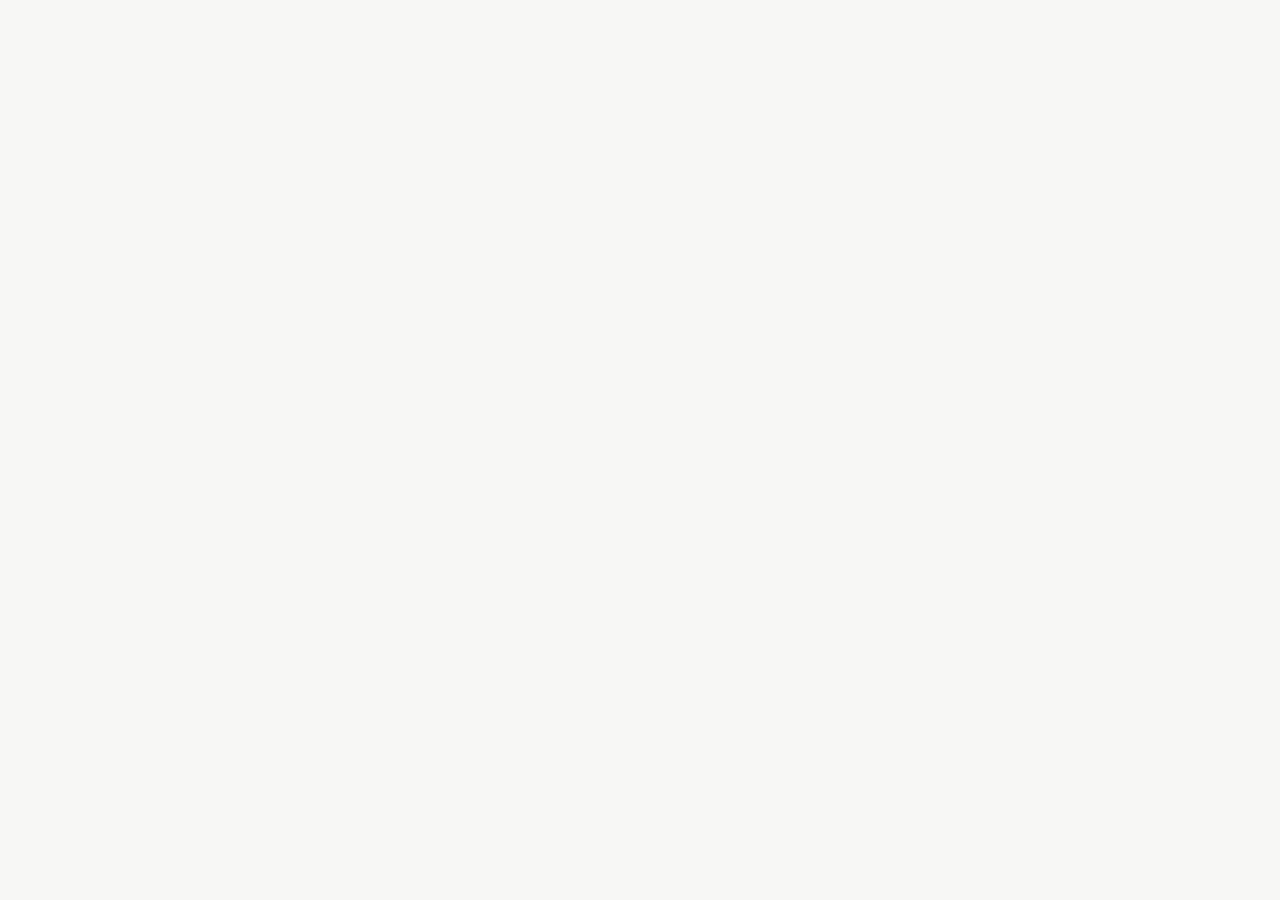
==== shigacha/index.html @ 843e919b "Create index.html" ====
<!DOCTYPE html>
<html lang="ja">
<head>
<meta charset="utf-8">
<meta name="viewport" content="width=device-width, initial-scale=1">
<title>M110 印刷テスト</title>
<style>
  :root {
    --bg: #f7f7f5; --fg: #1a1a1a; --sub: #666; --line: #d4d4d0;
    --btn: #2b2b2b; --btn-fg: #fff; --ok: #1f7a3a; --ng: #b3261e; --paper: #fff;
    color-scheme: light;
  }
  @media (prefers-color-scheme: dark) {
    :root {
      --bg: #161616; --fg: #ececec; --sub: #9a9a9a; --line: #3a3a3a;
      --btn: #ececec; --btn-fg: #161616; --ok: #5cc27d; --ng: #ff8a80; --paper: #fff;
      color-scheme: dark;
    }
  }
  * { box-sizing: border-box; }
  body { margin: 0; background: var(--bg); color: var(--fg);
    font-family: -apple-system, "Hiragino Sans", sans-serif; font-size: 16px; line-height: 1.6; }
  main { max-width: 520px; margin: 0 auto; padding: 20px 16px 48px; }
  h1 { font-size: 20px; margin: 0 0 4px; }
  p.lead { color: var(--sub); margin: 0 0 20px; font-size: 14px; }
  label { display: block; font-size: 14px; color: var(--sub); margin: 14px 0 4px; }
  textarea, input, select { width: 100%; font: inherit; color: var(--fg); background: transparent;
    border: 1px solid var(--line);​​​​​​​​​​​​​​​​
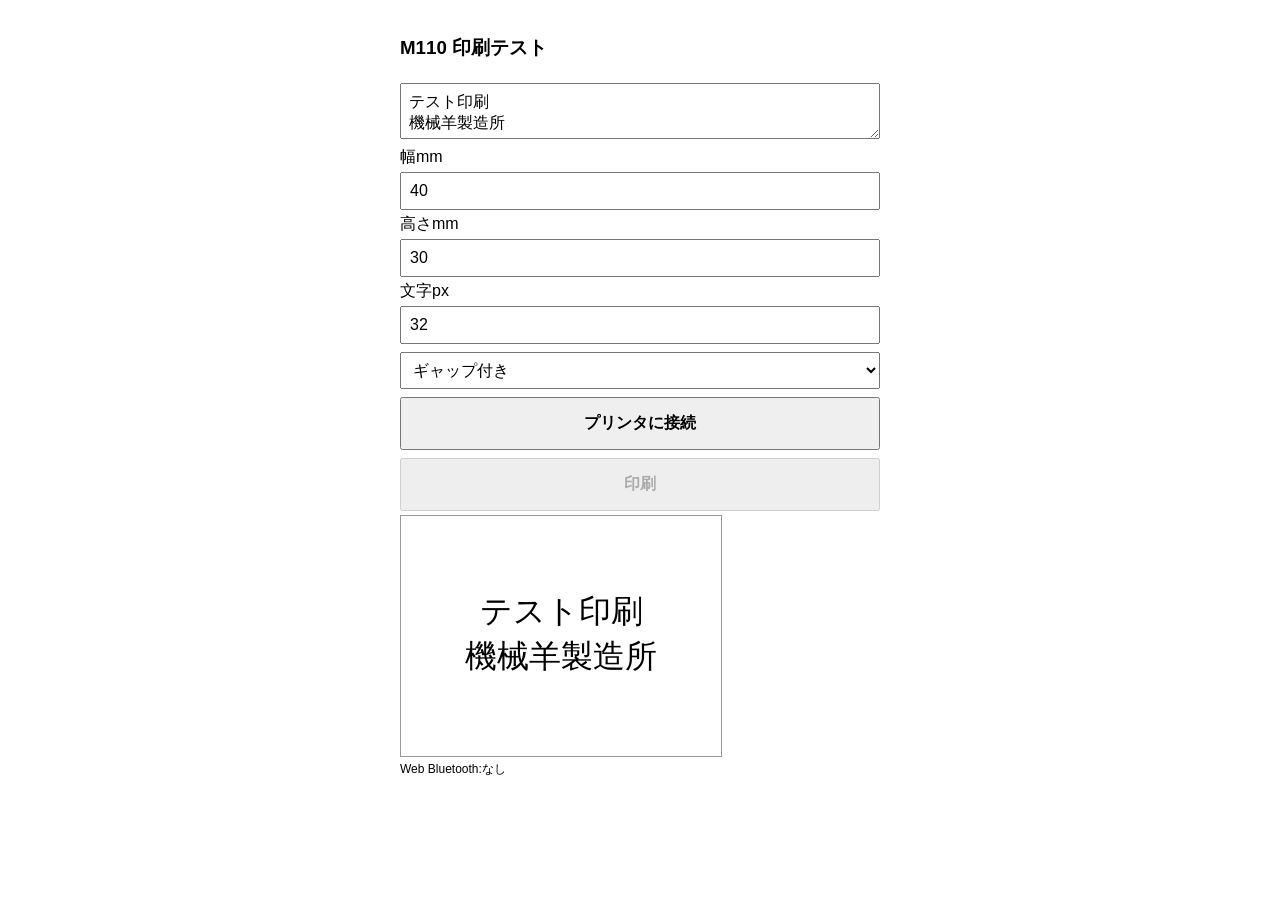
==== commit 4e626ca9: "Update index.html" ====
--- a/shigacha/index.html
+++ b/shigacha/index.html
@@ -1,28 +1,45 @@
-<!DOCTYPE html>
-<html lang="ja">
-<head>
-<meta charset="utf-8">
-<meta name="viewport" content="width=device-width, initial-scale=1">
-<title>M110 印刷テスト</title>
-<style>
-  :root {
-    --bg: #f7f7f5; --fg: #1a1a1a; --sub: #666; --line: #d4d4d0;
-    --btn: #2b2b2b; --btn-fg: #fff; --ok: #1f7a3a; --ng: #b3261e; --paper: #fff;
-    color-scheme: light;
-  }
-  @media (prefers-color-scheme: dark) {
-    :root {
-      --bg: #161616; --fg: #ececec; --sub: #9a9a9a; --line: #3a3a3a;
-      --btn: #ececec; --btn-fg: #161616; --ok: #5cc27d; --ng: #ff8a80; --paper: #fff;
-      color-scheme: dark;
-    }
-  }
-  * { box-sizing: border-box; }
-  body { margin: 0; background: var(--bg); color: var(--fg);
-    font-family: -apple-system, "Hiragino Sans", sans-serif; font-size: 16px; line-height: 1.6; }
-  main { max-width: 520px; margin: 0 auto; padding: 20px 16px 48px; }
-  h1 { font-size: 20px; margin: 0 0 4px; }
-  p.lead { color: var(--sub); margin: 0 0 20px; font-size: 14px; }
-  label { display: block; font-size: 14px; color: var(--sub); margin: 14px 0 4px; }
-  textarea, input, select { width: 100%; font: inherit; color: var(--fg); background: transparent;
-    border: 1px solid var(--line);​​​​​​​​​​​​​​​​
+<!DOCTYPE html><html lang="ja"><head><meta charset="utf-8">
+<meta name="viewport" content="width=device-width,initial-scale=1">
+<title>詩ガチャ テスト</title>
+<style>body{font-family:sans-serif;max-width:480px;margin:auto;padding:16px}
+textarea,input,select,button{width:100%;font-size:16px;margin:4px 0;padding:8px;box-sizing:border-box}
+button{padding:14px;font-weight:bold}#log{font-size:12px;white-space:pre-wrap}canvas{border:1px solid #999;max-width:100%}</style></head><body>
+<h3>M110 印刷テスト</h3>
+<textarea id="t">テスト印刷
+機械羊製造所</textarea>
+幅mm<input id="w" type="number" value="40">高さmm<input id="h" type="number" value="30">
+文字px<input id="s" type="number" value="32">
+<select id="m"><option value="10">ギャップ付き</option><option value="11">連続紙</option><option value="38">黒マーク</option></select>
+<button id="c">プリンタに接続</button><button id="p" disabled>印刷</button>
+<canvas id="v"></canvas><div id="log"></div>
+<script>
+const U=['0000ff00-0000-1000-8000-00805f9b34fb','0000ffe0-0000-1000-8000-00805f9b34fb','0000ae30-0000-1000-8000-00805f9b34fb','49535343-fe7d-4ae5-8fa9-9fafd205e455'];
+const $=i=>document.getElementById(i),Z=ms=>new Promise(r=>setTimeout(r,ms));
+let D,C;const L=x=>$('log').textContent+=x+'\n';
+const px=mm=>Math.ceil(Math.round(mm*8)/8)*8;
+function R(){const v=$('v'),g=v.getContext('2d'),W=Math.min(px(+$('w').value||40),384),
+hm=+$('h').value||0,ct=$('m').value=='11'||hm<=0,S=+$('s').value||32,lh=Math.round(S*1.4),F=S+'px serif';
+g.font=F;const ls=[];for(const r of $('t').value.split('\n')){let l='';
+for(const ch of r){if(g.measureText(l+ch).width>W-16&&l){ls.push(l);l=ch}else l+=ch}ls.push(l)}
+const th=ls.length*lh,H=ct?Math.ceil((th+16)/8)*8:px(hm);v.width=W;v.height=H;
+g.fillStyle='#fff';g.fillRect(0,0,W,H);g.fillStyle='#000';g.font=F;g.textAlign='center';g.textBaseline='middle';
+const tp=ct?8:Math.max(8,(H-th)/2);ls.forEach((l,i)=>g.fillText(l,W/2,tp+lh*i+lh/2));return[W,H]}
+function B(W,H){const d=$('v').getContext('2d').getImageData(0,0,W,H).data,wb=W/8,o=new Uint8Array(wb*H);
+for(let y=0;y<H;y++)for(let x=0;x<W;x++){const i=(y*W+x)*4;
+if(d[i]*.299+d[i+1]*.587+d[i+2]*.114<128)o[y*wb+(x>>3)]|=0x80>>(x&7)}return[o,wb]}
+async function w(b){b=new Uint8Array(b);
+if(C.properties.writeWithoutResponse&&C.writeValueWithoutResponse)await C.writeValueWithoutResponse(b);else await C.writeValue(b)}
+$('c').onclick=async()=>{if(!navigator.bluetooth){L('Web Bluetoothなし。Bluefyで開く');return}
+try{D=await navigator.bluetooth.requestDevice({acceptAllDevices:true,optionalServices:U});L('選択:'+(D.name||'?'));
+const sv=await D.gatt.connect();L('接続OK');
+try{C=await(await sv.getPrimaryService(U[0])).getCharacteristic('0000ff02-0000-1000-8000-00805f9b34fb')}
+catch(e){L('ff02なし:'+e.message);for(const u of U){try{for(const c of await(await sv.getPrimaryService(u)).getCharacteristics()){
+L(u.slice(4,8)+' '+c.uuid);if(!C&&(c.properties.write||c.properties.writeWithoutResponse))C=c}}catch(e){}}}
+if(!C)throw Error('書込先なし');$('p').disabled=false;L('準備OK')}catch(e){L('接続エラー:'+e.message)}};
+$('p').onclick=async()=>{try{const[W,H]=R(),[r,wb]=B(W,H);L('印刷 '+W+'x'+H);
+await w([27,78,13,5]);await Z(30);await w([27,78,4,15]);await Z(30);await w([31,17,+$('m').value]);await Z(30);
+await w([29,118,48,0,wb&255,wb>>8,H&255,H>>8]);
+for(let i=0;i<r.length;i+=128){await w(r.subarray(i,i+128));await Z(20)}
+await Z(300);await w([31,240,5,0,31,240,3,0]);L('送信完了')}catch(e){L('印刷エラー:'+e.message)}};
+['t','w','h','s','m'].forEach(i=>$(i).oninput=R);R();L('Web Bluetooth:'+(navigator.bluetooth?'あり':'なし'));
+</script></body></html>
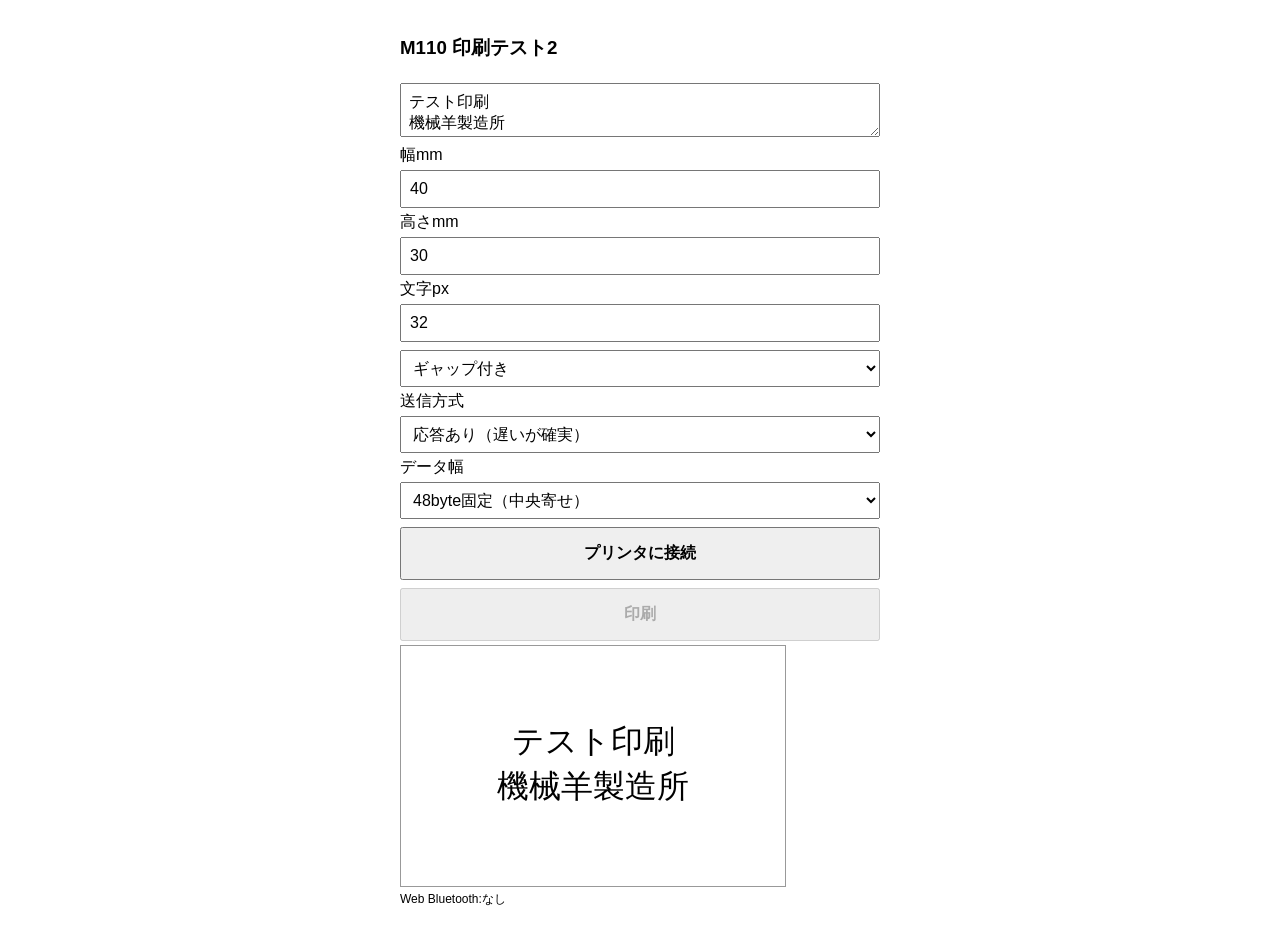
==== commit e3180d1e: "Update index.html" ====
--- a/shigacha/index.html
+++ b/shigacha/index.html
@@ -4,12 +4,14 @@
 <style>body{font-family:sans-serif;max-width:480px;margin:auto;padding:16px}
 textarea,input,select,button{width:100%;font-size:16px;margin:4px 0;padding:8px;box-sizing:border-box}
 button{padding:14px;font-weight:bold}#log{font-size:12px;white-space:pre-wrap}canvas{border:1px solid #999;max-width:100%}</style></head><body>
-<h3>M110 印刷テスト</h3>
+<h3>M110 印刷テスト2</h3>
 <textarea id="t">テスト印刷
 機械羊製造所</textarea>
 幅mm<input id="w" type="number" value="40">高さmm<input id="h" type="number" value="30">
 文字px<input id="s" type="number" value="32">
 <select id="m"><option value="10">ギャップ付き</option><option value="11">連続紙</option><option value="38">黒マーク</option></select>
+送信方式<select id="k"><option value="r">応答あり（遅いが確実）</option><option value="n">応答なし（速い）</option></select>
+データ幅<select id="f"><option value="1">48byte固定（中央寄せ）</option><option value="0">ラベル幅に合わせる</option></select>
 <button id="c">プリンタに接続</button><button id="p" disabled>印刷</button>
 <canvas id="v"></canvas><div id="log"></div>
 <script>
@@ -17,10 +19,10 @@
 const $=i=>document.getElementById(i),Z=ms=>new Promise(r=>setTimeout(r,ms));
 let D,C;const L=x=>$('log').textContent+=x+'\n';
 const px=mm=>Math.ceil(Math.round(mm*8)/8)*8;
-function R(){const v=$('v'),g=v.getContext('2d'),W=Math.min(px(+$('w').value||40),384),
+function R(){const v=$('v'),g=v.getContext('2d'),lw=Math.min(px(+$('w').value||40),384),W=$('f').value=='1'?384:lw,
 hm=+$('h').value||0,ct=$('m').value=='11'||hm<=0,S=+$('s').value||32,lh=Math.round(S*1.4),F=S+'px serif';
 g.font=F;const ls=[];for(const r of $('t').value.split('\n')){let l='';
-for(const ch of r){if(g.measureText(l+ch).width>W-16&&l){ls.push(l);l=ch}else l+=ch}ls.push(l)}
+for(const ch of r){if(g.measureText(l+ch).width>lw-16&&l){ls.push(l);l=ch}else l+=ch}ls.push(l)}
 const th=ls.length*lh,H=ct?Math.ceil((th+16)/8)*8:px(hm);v.width=W;v.height=H;
 g.fillStyle='#fff';g.fillRect(0,0,W,H);g.fillStyle='#000';g.font=F;g.textAlign='center';g.textBaseline='middle';
 const tp=ct?8:Math.max(8,(H-th)/2);ls.forEach((l,i)=>g.fillText(l,W/2,tp+lh*i+lh/2));return[W,H]}
@@ -28,18 +30,23 @@
 for(let y=0;y<H;y++)for(let x=0;x<W;x++){const i=(y*W+x)*4;
 if(d[i]*.299+d[i+1]*.587+d[i+2]*.114<128)o[y*wb+(x>>3)]|=0x80>>(x&7)}return[o,wb]}
 async function w(b){b=new Uint8Array(b);
-if(C.properties.writeWithoutResponse&&C.writeValueWithoutResponse)await C.writeValueWithoutResponse(b);else await C.writeValue(b)}
+if($('k').value=='n'&&C.properties.writeWithoutResponse&&C.writeValueWithoutResponse)await C.writeValueWithoutResponse(b);
+else await C.writeValue(b)}
+const hx=dv=>Array.from(new Uint8Array(dv.buffer)).map(x=>x.toString(16).padStart(2,'0')).join(' ');
 $('c').onclick=async()=>{if(!navigator.bluetooth){L('Web Bluetoothなし。Bluefyで開く');return}
 try{D=await navigator.bluetooth.requestDevice({acceptAllDevices:true,optionalServices:U});L('選択:'+(D.name||'?'));
-const sv=await D.gatt.connect();L('接続OK');
-try{C=await(await sv.getPrimaryService(U[0])).getCharacteristic('0000ff02-0000-1000-8000-00805f9b34fb')}
-catch(e){L('ff02なし:'+e.message);for(const u of U){try{for(const c of await(await sv.getPrimaryService(u)).getCharacteristics()){
-L(u.slice(4,8)+' '+c.uuid);if(!C&&(c.properties.write||c.properties.writeWithoutResponse))C=c}}catch(e){}}}
-if(!C)throw Error('書込先なし');$('p').disabled=false;L('準備OK')}catch(e){L('接続エラー:'+e.message)}};
-$('p').onclick=async()=>{try{const[W,H]=R(),[r,wb]=B(W,H);L('印刷 '+W+'x'+H);
+const sv=await D.gatt.connect();L('接続OK');const s0=await sv.getPrimaryService(U[0]);
+C=await s0.getCharacteristic('0000ff02-0000-1000-8000-00805f9b34fb');
+L('ff02 write='+C.properties.write+' 応答なし可='+C.properties.writeWithoutResponse);
+try{const n=await s0.getCharacteristic('0000ff03-0000-1000-8000-00805f9b34fb');
+n.addEventListener('characteristicvaluechanged',e=>L('受信: '+hx(e.target.value)));await n.startNotifications();L('通知ON')}
+catch(e){L('通知なし:'+e.message)}
+$('p').disabled=false;L('準備OK')}catch(e){L('接続エラー:'+e.message)}};
+$('p').onclick=async()=>{try{const[W,H]=R(),[r,wb]=B(W,H),t0=Date.now();
+L('印刷 '+W+'x'+H+' 方式='+$('k').value);
 await w([27,78,13,5]);await Z(30);await w([27,78,4,15]);await Z(30);await w([31,17,+$('m').value]);await Z(30);
 await w([29,118,48,0,wb&255,wb>>8,H&255,H>>8]);
 for(let i=0;i<r.length;i+=128){await w(r.subarray(i,i+128));await Z(20)}
-await Z(300);await w([31,240,5,0,31,240,3,0]);L('送信完了')}catch(e){L('印刷エラー:'+e.message)}};
-['t','w','h','s','m'].forEach(i=>$(i).oninput=R);R();L('Web Bluetooth:'+(navigator.bluetooth?'あり':'なし'));
+await Z(300);await w([31,240,5,0,31,240,3,0]);await Z(500);L('送信完了 '+(Date.now()-t0)+'ms')}catch(e){L('印刷エラー:'+e.message)}};
+['t','w','h','s','m','f'].forEach(i=>$(i).oninput=R);R();L('Web Bluetooth:'+(navigator.bluetooth?'あり':'なし'));
 </script></body></html>
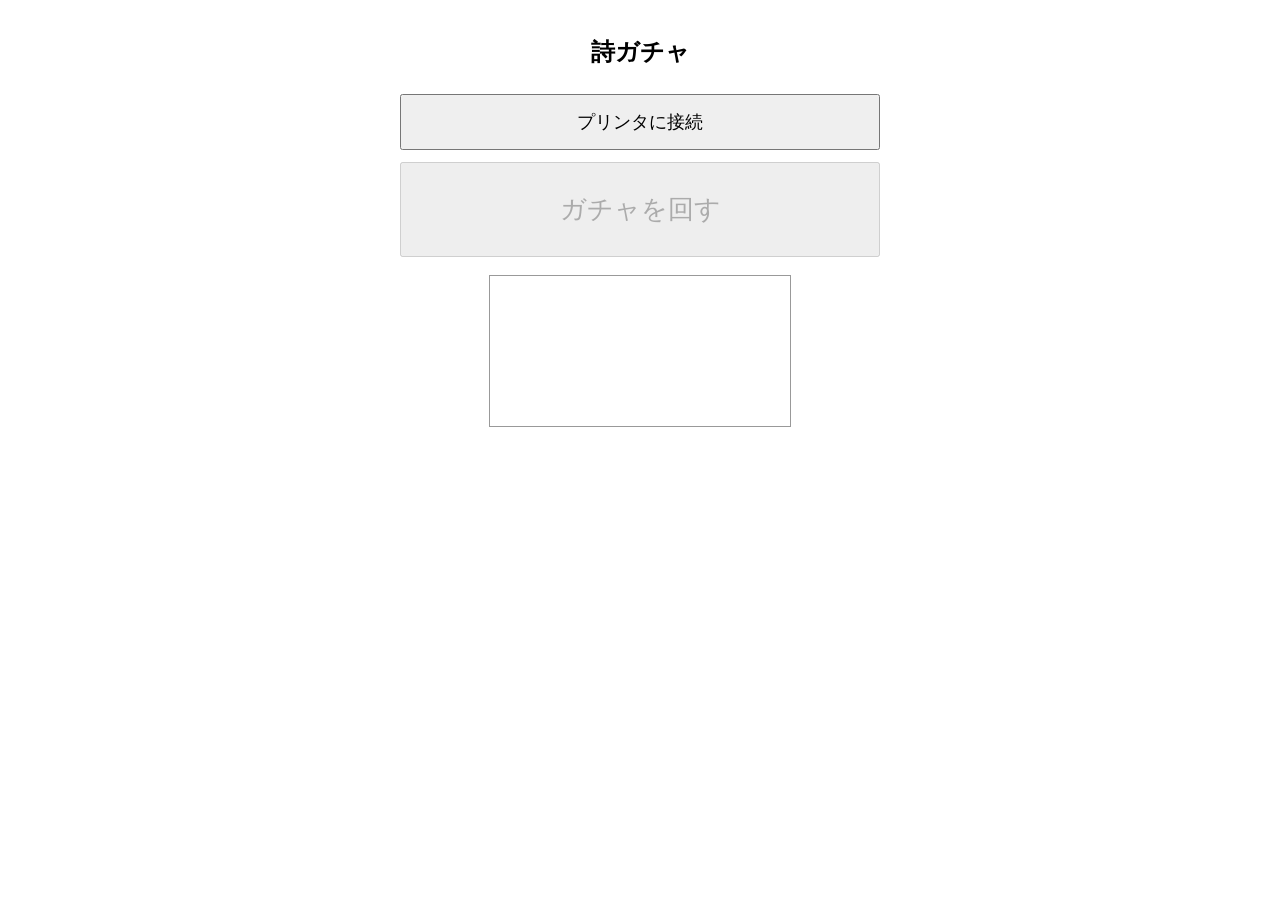
==== commit efbc029c: "Update index.html" ====
--- a/shigacha/index.html
+++ b/shigacha/index.html
@@ -1,52 +1,67 @@
 <!DOCTYPE html><html lang="ja"><head><meta charset="utf-8">
 <meta name="viewport" content="width=device-width,initial-scale=1">
-<title>詩ガチャ テスト</title>
-<style>body{font-family:sans-serif;max-width:480px;margin:auto;padding:16px}
-textarea,input,select,button{width:100%;font-size:16px;margin:4px 0;padding:8px;box-sizing:border-box}
-button{padding:14px;font-weight:bold}#log{font-size:12px;white-space:pre-wrap}canvas{border:1px solid #999;max-width:100%}</style></head><body>
-<h3>M110 印刷テスト2</h3>
-<textarea id="t">テスト印刷
-機械羊製造所</textarea>
-幅mm<input id="w" type="number" value="40">高さmm<input id="h" type="number" value="30">
-文字px<input id="s" type="number" value="32">
-<select id="m"><option value="10">ギャップ付き</option><option value="11">連続紙</option><option value="38">黒マーク</option></select>
-送信方式<select id="k"><option value="r">応答あり（遅いが確実）</option><option value="n">応答なし（速い）</option></select>
-データ幅<select id="f"><option value="1">48byte固定（中央寄せ）</option><option value="0">ラベル幅に合わせる</option></select>
-<button id="c">プリンタに接続</button><button id="p" disabled>印刷</button>
+<title>詩ガチャ</title>
+<style>body{font-family:serif;max-width:480px;margin:auto;padding:16px;text-align:center}
+button{width:100%;font-size:18px;margin:6px 0;padding:14px;box-sizing:border-box;font-family:inherit}
+#g{font-size:26px;padding:28px}#log{font-size:12px;white-space:pre-wrap;text-align:left;color:#888}
+canvas{border:1px solid #999;max-width:100%;margin-top:12px}</style></head><body>
+<h2>詩ガチャ</h2>
+<button id="c">プリンタに接続</button>
+<button id="g" disabled>ガチャを回す</button>
 <canvas id="v"></canvas><div id="log"></div>
 <script>
-const U=['0000ff00-0000-1000-8000-00805f9b34fb','0000ffe0-0000-1000-8000-00805f9b34fb','0000ae30-0000-1000-8000-00805f9b34fb','49535343-fe7d-4ae5-8fa9-9fafd205e455'];
+const P=[
+`最後まで大事にしてくれなんて仕方ないよね夢で見る夢`,
+`めちゃくちゃになり損ねたままここに居て伸びた影を君が踏むこと`,
+`改札をくぐり抜けては寄り添った
+名残惜しさと夢の残りと`,
+`どうしたって生きているから午後七時`,
+`まばたきのたびに短くなる朝よ`,
+`タイマーで夢を脅し忘れた朝に`,
+`春一番　鯨は空に　日は沖に`,
+`夕空に　菜の花ぽつんと　昇降口`,
+];
+const U='0000ff00-0000-1000-8000-00805f9b34fb';
 const $=i=>document.getElementById(i),Z=ms=>new Promise(r=>setTimeout(r,ms));
-let D,C;const L=x=>$('log').textContent+=x+'\n';
-const px=mm=>Math.ceil(Math.round(mm*8)/8)*8;
-function R(){const v=$('v'),g=v.getContext('2d'),lw=Math.min(px(+$('w').value||40),384),W=$('f').value=='1'?384:lw,
-hm=+$('h').value||0,ct=$('m').value=='11'||hm<=0,S=+$('s').value||32,lh=Math.round(S*1.4),F=S+'px serif';
-g.font=F;const ls=[];for(const r of $('t').value.split('\n')){let l='';
-for(const ch of r){if(g.measureText(l+ch).width>lw-16&&l){ls.push(l);l=ch}else l+=ch}ls.push(l)}
-const th=ls.length*lh,H=ct?Math.ceil((th+16)/8)*8:px(hm);v.width=W;v.height=H;
-g.fillStyle='#fff';g.fillRect(0,0,W,H);g.fillStyle='#000';g.font=F;g.textAlign='center';g.textBaseline='middle';
-const tp=ct?8:Math.max(8,(H-th)/2);ls.forEach((l,i)=>g.fillText(l,W/2,tp+lh*i+lh/2));return[W,H]}
-function B(W,H){const d=$('v').getContext('2d').getImageData(0,0,W,H).data,wb=W/8,o=new Uint8Array(wb*H);
+let D,C,last=-1,done=null;const L=x=>$('log').textContent=x+'\n'+$('log').textContent;
+const W=384,LW=320,H=240,PAD=12;
+function wrap(g,t,max){const o=[];for(const r of t.split('\n')){let l='';
+for(const ch of r){if(g.measureText(l+ch).width>max&&l){o.push(l);l=ch}else l+=ch}o.push(l)}return o}
+function R(t){const v=$('v'),g=v.getContext('2d');v.width=W;v.height=H;
+g.fillStyle='#fff';g.fillRect(0,0,W,H);let S=40,ls,lh;
+for(;S>=12;S--){g.font=S+'px serif';ls=wrap(g,t,LW-PAD*2);lh=Math.round(S*1.5);
+if(ls.length*lh<=H-PAD*2)break}
+g.fillStyle='#000';g.textAlign='center';g.textBaseline='middle';
+const top=(H-ls.length*lh)/2;ls.forEach((l,i)=>g.fillText(l,W/2,top+lh*i+lh/2))}
+function B(){const d=$('v').getContext('2d').getImageData(0,0,W,H).data,o=new Uint8Array(48*H);
 for(let y=0;y<H;y++)for(let x=0;x<W;x++){const i=(y*W+x)*4;
-if(d[i]*.299+d[i+1]*.587+d[i+2]*.114<128)o[y*wb+(x>>3)]|=0x80>>(x&7)}return[o,wb]}
-async function w(b){b=new Uint8Array(b);
-if($('k').value=='n'&&C.properties.writeWithoutResponse&&C.writeValueWithoutResponse)await C.writeValueWithoutResponse(b);
-else await C.writeValue(b)}
-const hx=dv=>Array.from(new Uint8Array(dv.buffer)).map(x=>x.toString(16).padStart(2,'0')).join(' ');
-$('c').onclick=async()=>{if(!navigator.bluetooth){L('Web Bluetoothなし。Bluefyで開く');return}
-try{D=await navigator.bluetooth.requestDevice({acceptAllDevices:true,optionalServices:U});L('選択:'+(D.name||'?'));
-const sv=await D.gatt.connect();L('接続OK');const s0=await sv.getPrimaryService(U[0]);
-C=await s0.getCharacteristic('0000ff02-0000-1000-8000-00805f9b34fb');
-L('ff02 write='+C.properties.write+' 応答なし可='+C.properties.writeWithoutResponse);
-try{const n=await s0.getCharacteristic('0000ff03-0000-1000-8000-00805f9b34fb');
-n.addEventListener('characteristicvaluechanged',e=>L('受信: '+hx(e.target.value)));await n.startNotifications();L('通知ON')}
-catch(e){L('通知なし:'+e.message)}
-$('p').disabled=false;L('準備OK')}catch(e){L('接続エラー:'+e.message)}};
-$('p').onclick=async()=>{try{const[W,H]=R(),[r,wb]=B(W,H),t0=Date.now();
-L('印刷 '+W+'x'+H+' 方式='+$('k').value);
-await w([27,78,13,5]);await Z(30);await w([27,78,4,15]);await Z(30);await w([31,17,+$('m').value]);await Z(30);
-await w([29,118,48,0,wb&255,wb>>8,H&255,H>>8]);
-for(let i=0;i<r.length;i+=128){await w(r.subarray(i,i+128));await Z(20)}
-await Z(300);await w([31,240,5,0,31,240,3,0]);await Z(500);L('送信完了 '+(Date.now()-t0)+'ms')}catch(e){L('印刷エラー:'+e.message)}};
-['t','w','h','s','m','f'].forEach(i=>$(i).oninput=R);R();L('Web Bluetooth:'+(navigator.bluetooth?'あり':'なし'));
+if(d[i]*.299+d[i+1]*.587+d[i+2]*.114<128)o[y*48+(x>>3)]|=0x80>>(x&7)}return o}
+async function w(b){await C.writeValue(new Uint8Array(b))}
+if(ls.length*lh<=H-PAD*2)break}
+g.fillStyle='#000';g.textAlign='center';g.textBaseline='middle';
+const top=(H-ls.length*lh)/2;ls.forEach((l,i)=>g.fillText(l,W/2,top+lh*i+lh/2))}
+function B(){const d=$('v').getContext('2d').getImageData(0,0,W,H).data,o=new Uint8Array(48*H);
+for(let y=0;y<H;y++)for(let x=0;x<W;x++){const i=(y*W+x)*4;
+if(d[i]*.299+d[i+1]*.587+d[i+2]*.114<128)o[y*48+(x>>3)]|=0x80>>(x&7)}return o}
+async function w(b){await C.writeValue(new Uint8Array(b))}
+$('c').onclick=async()=>{if(!navigator.bluetooth){L('Web Bluetoothなし。Bluefyで開いてください');return}
+try{D=await navigator.bluetooth.requestDevice({acceptAllDevices:true,optionalServices:[U]});
+const sv=await D.gatt.connect(),s=await sv.getPrimaryService(U);
+C=await s.getCharacteristic('0000ff02-0000-1000-8000-00805f9b34fb');
+const n=await s.getCharacteristic('0000ff03-0000-1000-8000-00805f9b34fb');
+n.addEventListener('characteristicvaluechanged',e=>{const a=new Uint8Array(e.target.value.buffer);
+if(a[0]==0x1a&&a[1]==0x0f&&a[2]==0x0c&&done)done()});await n.startNotifications();
+D.addEventListener('gattserverdisconnected',()=>{$('g').disabled=true;$('c').textContent='プリンタに再接続';L('切断されました')});
+$('g').disabled=false;$('c').textContent='接続中: '+(D.name||'');L('接続しました')}catch(e){L('接続エラー: '+e.message)}};
+$('g').onclick=async()=>{const b=$('g');b.disabled=true;b.textContent='印刷中…';
+try{let i;do{i=Math.floor(Math.random()*P.length)}while(P.length>1&&i==last);last=i;
+R(P[i]);const r=B();
+await w([27,78,13,5]);await Z(30);await w([27,78,4,15]);await Z(30);await w([31,17,10]);await Z(30);
+await w([29,118,48,0,48,0,H&255,H>>8]);
+for(let k=0;k<r.length;k+=128){await w(r.subarray(k,k+128));await Z(20)}
+await Z(300);const fin=new Promise(res=>{done=res;setTimeout(res,15000)});
+await w([31,240,5,0,31,240,3,0]);await fin;done=null;L('印刷しました: '+(i+1)+'番')}
+catch(e){L('印刷エラー: '+e.message)}
+b.textContent='ガチャを回す';b.disabled=!(D&&D.gatt.connected)};
+L('準備完了 / Web Bluetooth: '+(navigator.bluetooth?'あり':'なし'));
 </script></body></html>
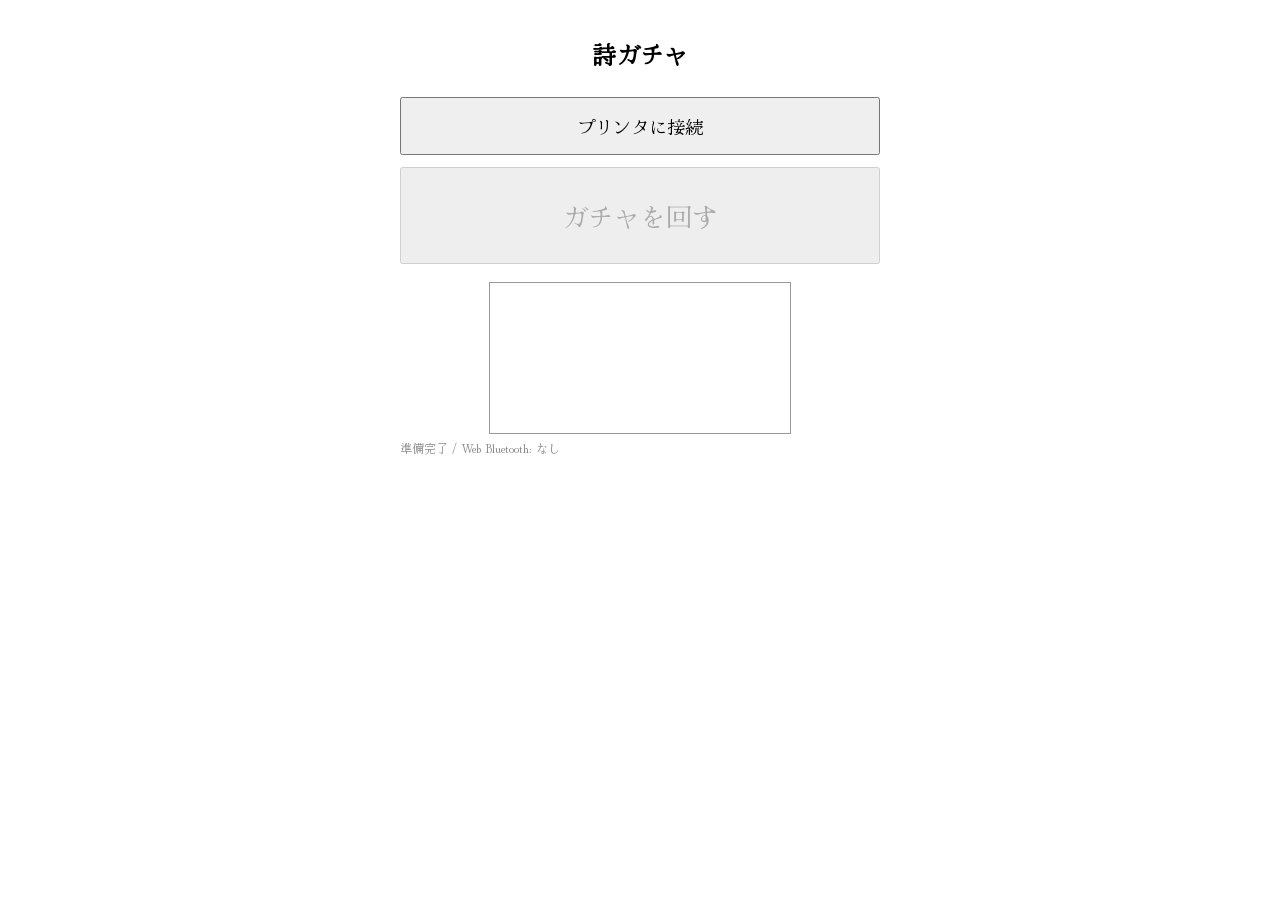
==== commit 746b4dcb: "Update index.html" ====
--- a/shigacha/index.html
+++ b/shigacha/index.html
@@ -1,7 +1,9 @@
 <!DOCTYPE html><html lang="ja"><head><meta charset="utf-8">
 <meta name="viewport" content="width=device-width,initial-scale=1">
 <title>詩ガチャ</title>
-<style>body{font-family:serif;max-width:480px;margin:auto;padding:16px;text-align:center}
+<link rel="preconnect" href="https://fonts.googleapis.com"><link rel="preconnect" href="https://fonts.gstatic.com" crossorigin>
+<link href="https://fonts.googleapis.com/css2?family=Hina+Mincho&family=Yuji+Mai&family=Yuji+Syuku&family=Shippori+Mincho&family=Zen+Old+Mincho&family=Kaisei+Opti&display=swap" rel="stylesheet">
+<style>body{font-family:'Hina Mincho',serif;max-width:480px;margin:auto;padding:16px;text-align:center}
 button{width:100%;font-size:18px;margin:6px 0;padding:14px;box-sizing:border-box;font-family:inherit}
 #g{font-size:26px;padding:28px}#log{font-size:12px;white-space:pre-wrap;text-align:left;color:#888}
 canvas{border:1px solid #999;max-width:100%;margin-top:12px}</style></head><body>
@@ -24,19 +26,13 @@
 const U='0000ff00-0000-1000-8000-00805f9b34fb';
 const $=i=>document.getElementById(i),Z=ms=>new Promise(r=>setTimeout(r,ms));
 let D,C,last=-1,done=null;const L=x=>$('log').textContent=x+'\n'+$('log').textContent;
-const W=384,LW=320,H=240,PAD=12;
+const FONTS=['Hina Mincho','Yuji Mai','Yuji Syuku','Shippori Mincho','Zen Old Mincho','Kaisei Opti'];
+const W=384,LW=320,H=240,PAD=12;let FF;
 function wrap(g,t,max){const o=[];for(const r of t.split('\n')){let l='';
 for(const ch of r){if(g.measureText(l+ch).width>max&&l){o.push(l);l=ch}else l+=ch}o.push(l)}return o}
 function R(t){const v=$('v'),g=v.getContext('2d');v.width=W;v.height=H;
 g.fillStyle='#fff';g.fillRect(0,0,W,H);let S=40,ls,lh;
-for(;S>=12;S--){g.font=S+'px serif';ls=wrap(g,t,LW-PAD*2);lh=Math.round(S*1.5);
-if(ls.length*lh<=H-PAD*2)break}
-g.fillStyle='#000';g.textAlign='center';g.textBaseline='middle';
-const top=(H-ls.length*lh)/2;ls.forEach((l,i)=>g.fillText(l,W/2,top+lh*i+lh/2))}
-function B(){const d=$('v').getContext('2d').getImageData(0,0,W,H).data,o=new Uint8Array(48*H);
-for(let y=0;y<H;y++)for(let x=0;x<W;x++){const i=(y*W+x)*4;
-if(d[i]*.299+d[i+1]*.587+d[i+2]*.114<128)o[y*48+(x>>3)]|=0x80>>(x&7)}return o}
-async function w(b){await C.writeValue(new Uint8Array(b))}
+for(;S>=12;S--){g.font=S+'px '+FF;ls=wrap(g,t,LW-PAD*2);lh=Math.round(S*1.5);
 if(ls.length*lh<=H-PAD*2)break}
 g.fillStyle='#000';g.textAlign='center';g.textBaseline='middle';
 const top=(H-ls.length*lh)/2;ls.forEach((l,i)=>g.fillText(l,W/2,top+lh*i+lh/2))}
@@ -55,12 +51,14 @@
 $('g').disabled=false;$('c').textContent='接続中: '+(D.name||'');L('接続しました')}catch(e){L('接続エラー: '+e.message)}};
 $('g').onclick=async()=>{const b=$('g');b.disabled=true;b.textContent='印刷中…';
 try{let i;do{i=Math.floor(Math.random()*P.length)}while(P.length>1&&i==last);last=i;
+const fn=FONTS[Math.floor(Math.random()*FONTS.length)];FF='"'+fn+'",serif';
+try{await document.fonts.load('32px '+FF,P[i])}catch(e){}
 R(P[i]);const r=B();
 await w([27,78,13,5]);await Z(30);await w([27,78,4,15]);await Z(30);await w([31,17,10]);await Z(30);
 await w([29,118,48,0,48,0,H&255,H>>8]);
 for(let k=0;k<r.length;k+=128){await w(r.subarray(k,k+128));await Z(20)}
 await Z(300);const fin=new Promise(res=>{done=res;setTimeout(res,15000)});
-await w([31,240,5,0,31,240,3,0]);await fin;done=null;L('印刷しました: '+(i+1)+'番')}
+await w([31,240,5,0,31,240,3,0]);await fin;done=null;L('印刷しました: '+(i+1)+'番 / '+fn)}
 catch(e){L('印刷エラー: '+e.message)}
 b.textContent='ガチャを回す';b.disabled=!(D&&D.gatt.connected)};
 L('準備完了 / Web Bluetooth: '+(navigator.bluetooth?'あり':'なし'));
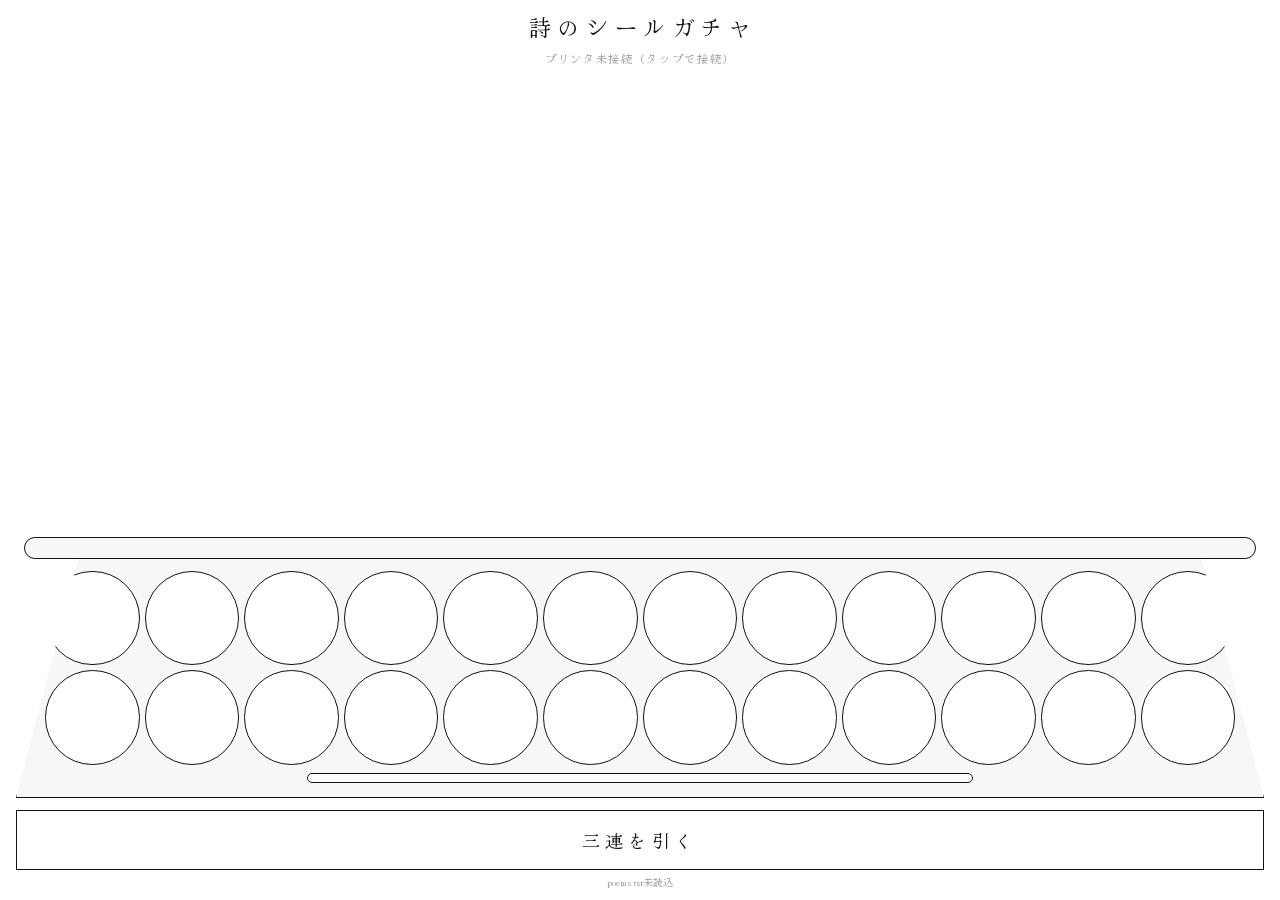
==== commit 93a6bd2a: "Update index.html" ====
--- a/shigacha/index.html
+++ b/shigacha/index.html
@@ -1,65 +1,112 @@
 <!DOCTYPE html><html lang="ja"><head><meta charset="utf-8">
-<meta name="viewport" content="width=device-width,initial-scale=1">
-<title>詩ガチャ</title>
-<link rel="preconnect" href="https://fonts.googleapis.com"><link rel="preconnect" href="https://fonts.gstatic.com" crossorigin>
+<meta name="viewport" content="width=device-width,initial-scale=1,viewport-fit=cover">
+<title>詩のシールガチャ</title>
 <link href="https://fonts.googleapis.com/css2?family=Hina+Mincho&family=Yuji+Mai&family=Yuji+Syuku&family=Shippori+Mincho&family=Zen+Old+Mincho&family=Kaisei+Opti&display=swap" rel="stylesheet">
-<style>body{font-family:'Hina Mincho',serif;max-width:480px;margin:auto;padding:16px;text-align:center}
-button{width:100%;font-size:18px;margin:6px 0;padding:14px;box-sizing:border-box;font-family:inherit}
-#g{font-size:26px;padding:28px}#log{font-size:12px;white-space:pre-wrap;text-align:left;color:#888}
-canvas{border:1px solid #999;max-width:100%;margin-top:12px}</style></head><body>
-<h2>詩ガチャ</h2>
-<button id="c">プリンタに接続</button>
-<button id="g" disabled>ガチャを回す</button>
-<canvas id="v"></canvas><div id="log"></div>
+<style>
+:root{--bg:#fff;--fg:#111;--sub:#999;--line:#e0e0e0;--panel:#f7f7f7;color-scheme:light}
+@media(prefers-color-scheme:dark){:root{--bg:#141414;--fg:#ececec;--sub:#808080;--line:#2c2c2c;--panel:#1c1c1c;color-scheme:dark}}
+*{box-sizing:border-box;margin:0;padding:0}
+html,body{height:100%;overflow:hidden}
+body{background:var(--bg);color:var(--fg);font-family:'Hina Mincho',serif;display:flex;flex-direction:column;
+height:100dvh;padding:max(10px,env(safe-area-inset-top)) 16px max(12px,env(safe-area-inset-bottom))}
+h1{text-align:center;font-weight:400;font-size:22px;letter-spacing:.3em;padding-left:.3em}
+#st{display:block;margin:4px auto 0;font:inherit;font-size:11px;letter-spacing:.15em;color:var(--sub);background:none;border:0;padding:4px}
+#stage{flex:1;position:relative;overflow:hidden;min-height:0}
+#strip:empty{display:none}#strip{position:absolute;left:50%;bottom:0;background:#fff;border:1px solid #ccc;padding:6px;display:flex;flex-direction:column;gap:9px;transition:transform .2s linear}
+#strip.out{transition:transform .5s ease-in}
+#strip canvas{display:block;border:1px solid #ddd;border-radius:4px;position:relative}
+#strip i{display:block;height:0;border-top:1px dashed #bbb;margin:-5px -6px}
+.platen{height:22px;border:1px solid var(--fg);border-radius:11px;background:var(--panel);position:relative;z-index:2;margin:0 8px}
+.tw{border:1px solid var(--fg);border-top:0;background:var(--panel);padding:12px 18px 14px;clip-path:polygon(5% 0,95% 0,100% 100%,0 100%)}
+.keys{display:grid;grid-template-columns:repeat(12,1fr);gap:5px;padding:0 10px}
+.k{aspect-ratio:1;border-radius:50%;border:1px solid var(--fg);background:var(--bg);transition:background .05s}
+.k.hit{background:var(--fg)}
+.sp{margin:8px auto 0;width:55%;height:10px;border:1px solid var(--fg);border-radius:5px;background:var(--bg)}
+#go{margin-top:12px;width:100%;padding:16px;font:inherit;font-size:18px;letter-spacing:.3em;border:1px solid var(--fg);background:var(--bg);color:var(--fg)}
+#go:active{background:var(--fg);color:var(--bg)}#go:disabled{opacity:.4}
+#log{font-size:10px;color:var(--sub);text-align:center;height:14px;margin-top:4px;overflow:hidden}
+</style></head><body>
+<h1>詩のシールガチャ</h1>
+<button id="st">プリンタ未接続（タップで接続）</button>
+<div id="stage"><div id="strip"></div></div>
+<div class="platen"></div>
+<div class="tw"><div class="keys" id="keys"></div><div class="sp"></div></div>
+<button id="go">三連を引く</button>
+<div id="log"></div>
 <script>
-const P=[
-`最後まで大事にしてくれなんて仕方ないよね夢で見る夢`,
-`めちゃくちゃになり損ねたままここに居て伸びた影を君が踏むこと`,
-`改札をくぐり抜けては寄り添った
-名残惜しさと夢の残りと`,
-`どうしたって生きているから午後七時`,
-`まばたきのたびに短くなる朝よ`,
-`タイマーで夢を脅し忘れた朝に`,
-`春一番　鯨は空に　日は沖に`,
-`夕空に　菜の花ぽつんと　昇降口`,
-];
-const U='0000ff00-0000-1000-8000-00805f9b34fb';
-const $=i=>document.getElementById(i),Z=ms=>new Promise(r=>setTimeout(r,ms));
-let D,C,last=-1,done=null;const L=x=>$('log').textContent=x+'\n'+$('log').textContent;
+// ===== 設定 =====
+const CREDIT='花野わかれ';
 const FONTS=['Hina Mincho','Yuji Mai','Yuji Syuku','Shippori Mincho','Zen Old Mincho','Kaisei Opti'];
-const W=384,LW=320,H=240,PAD=12;let FF;
-function wrap(g,t,max){const o=[];for(const r of t.split('\n')){let l='';
-for(const ch of r){if(g.measureText(l+ch).width>max&&l){o.push(l);l=ch}else l+=ch}o.push(l)}return o}
-function R(t){const v=$('v'),g=v.getContext('2d');v.width=W;v.height=H;
-g.fillStyle='#fff';g.fillRect(0,0,W,H);let S=40,ls,lh;
-for(;S>=12;S--){g.font=S+'px '+FF;ls=wrap(g,t,LW-PAD*2);lh=Math.round(S*1.5);
-if(ls.length*lh<=H-PAD*2)break}
-g.fillStyle='#000';g.textAlign='center';g.textBaseline='middle';
-const top=(H-ls.length*lh)/2;ls.forEach((l,i)=>g.fillText(l,W/2,top+lh*i+lh/2))}
-function B(){const d=$('v').getContext('2d').getImageData(0,0,W,H).data,o=new Uint8Array(48*H);
-for(let y=0;y<H;y++)for(let x=0;x<W;x++){const i=(y*W+x)*4;
-if(d[i]*.299+d[i+1]*.587+d[i+2]*.114<128)o[y*48+(x>>3)]|=0x80>>(x&7)}return o}
-async function w(b){await C.writeValue(new Uint8Array(b))}
-$('c').onclick=async()=>{if(!navigator.bluetooth){L('Web Bluetoothなし。Bluefyで開いてください');return}
-try{D=await navigator.bluetooth.requestDevice({acceptAllDevices:true,optionalServices:[U]});
-const sv=await D.gatt.connect(),s=await sv.getPrimaryService(U);
-C=await s.getCharacteristic('0000ff02-0000-1000-8000-00805f9b34fb');
-const n=await s.getCharacteristic('0000ff03-0000-1000-8000-00805f9b34fb');
-n.addEventListener('characteristicvaluechanged',e=>{const a=new Uint8Array(e.target.value.buffer);
-if(a[0]==0x1a&&a[1]==0x0f&&a[2]==0x0c&&done)done()});await n.startNotifications();
-D.addEventListener('gattserverdisconnected',()=>{$('g').disabled=true;$('c').textContent='プリンタに再接続';L('切断されました')});
-$('g').disabled=false;$('c').textContent='接続中: '+(D.name||'');L('接続しました')}catch(e){L('接続エラー: '+e.message)}};
-$('g').onclick=async()=>{const b=$('g');b.disabled=true;b.textContent='印刷中…';
-try{let i;do{i=Math.floor(Math.random()*P.length)}while(P.length>1&&i==last);last=i;
-const fn=FONTS[Math.floor(Math.random()*FONTS.length)];FF='"'+fn+'",serif';
-try{await document.fonts.load('32px '+FF,P[i])}catch(e){}
-R(P[i]);const r=B();
-await w([27,78,13,5]);await Z(30);await w([27,78,4,15]);await Z(30);await w([31,17,10]);await Z(30);
-await w([29,118,48,0,48,0,H&255,H>>8]);
-for(let k=0;k<r.length;k+=128){await w(r.subarray(k,k+128));await Z(20)}
-await Z(300);const fin=new Promise(res=>{done=res;setTimeout(res,15000)});
-await w([31,240,5,0,31,240,3,0]);await fin;done=null;L('印刷しました: '+(i+1)+'番 / '+fn)}
-catch(e){L('印刷エラー: '+e.message)}
-b.textContent='ガチャを回す';b.disabled=!(D&&D.gatt.connected)};
-L('準備完了 / Web Bluetooth: '+(navigator.bluetooth?'あり':'なし'));
+const CHUNK=128, WAIT=0; // 印刷が乱れたらWAITを20に
+let POEMS=[`最後まで大事にしてくれなんて仕方ないよね夢で見る夢`,`まばたきのたびに短くなる朝よ`,`春一番　鯨は空に　日は沖に`];
+// ===============
+const $=i=>document.getElementById(i),Z=ms=>new Promise(r=>setTimeout(r,ms)),L=t=>$('log').textContent=t;
+const LW=320,LH=240,NG='、。，．・ー）」』！？…ぁぃぅぇぉっゃゅょゎァィゥェォッャュョヮ';
+let C=null,done=null,dev=null;
+fetch('poems.txt',{cache:'no-store'}).then(r=>r.ok?r.text():Promise.reject()).then(t=>{
+ const a=t.split(/\n\s*\n/).map(s=>s.trim()).filter(Boolean);if(a.length)POEMS=a;L(POEMS.length+'編')}).catch(()=>L('poems.txt未読込'));
+for(let i=0;i<24;i++){const k=document.createElement('div');k.className='k';$('keys').appendChild(k)}
+// 改行：明示改行を優先、残りは均等割り＋禁則＋空白優先
+const SEG=window.Intl&&Intl.Segmenter?new Intl.Segmenter('ja',{granularity:'word'}):null;
+const HI=c=>/[ぁ-ん]/.test(c),KK=c=>/[一-龠々ァ-ヴー]/.test(c),SPC=c=>c=='　'||c==' ';
+function split(s,k,fit,mp){if(k<=1)return[s];const n=s.length,sb=new Set();if(SEG)for(const x of SEG.segment(s))sb.add(x.index);
+ const pen=b=>NG.includes(s[b])?1e9:SPC(s[b])||SPC(s[b-1])?0:(HI(s[b-1])&&KK(s[b]))?.5:sb.has(b)?2:6,av=n/k;
+ const ln=(a,b)=>{const t=s.slice(a,b).trim();return t&&fit(t)?((b-a)-av)**2*.15:1e9};
+ let D=new Map([[0,{c:0,r:[0]}]]);
+ for(let j=1;j<k;j++){const N=new Map();
+  for(const[a,v]of D)for(let b=a+1;b<n;b++){const q=pen(b);if(q>mp)continue;const c=v.c+q+ln(a,b);if(c<1e8&&(!N.has(b)||c<N.get(b).c))N.set(b,{c,r:[...v.r,b]})}
+  D=N}
+ let best=null;for(const[a,v]of D){const c=v.c+ln(a,n);if(c<1e8&&(!best||c<best.c))best={c,r:[...v.r,n]}}
+ if(!best)return null;const o=[];for(let i=1;i<best.r.length;i++)o.push(s.slice(best.r[i-1],best.r[i]).trim());return o}
+function layout(g,t,ff){const parts=t.split('\n'),M=LW-36;
+ for(const mp of[-1,.5,2,6])for(let S=30;S>=(mp<0?24:mp<6?14:11);S--){g.font=S+'px '+ff;const lh=S*1.55,fit=x=>g.measureText(x).width<=M;
+  const ls=[];for(const p of parts){let r=fit(p)?[p]:null;const sp=p.split(/[　 ]+/);
+   if(!r&&sp.length>1&&sp.every(fit))r=sp;
+   for(let k=Math.max(2,Math.ceil(g.measureText(p).width/M));mp>=0&&k<=6&&!r;k++)r=split(p,k,fit,mp);
+   if(!r){ls.length=99;break}ls.push(...r)}
+  if(ls.length*lh<=LH-48)return{S,lh,ls}}
+ g.font='11px '+ff;return{S:11,lh:17,ls:parts}}
+function draw(cv,lo,ff,n){const g=cv.getContext('2d');g.fillStyle='#fff';g.fillRect(0,0,LW,LH);g.fillStyle='#000';
+ g.textAlign='center';g.textBaseline='middle';g.font=lo.S+'px '+ff;const top=(LH-12-lo.ls.length*lo.lh)/2;let c=n;
+ lo.ls.forEach((l,i)=>{if(c<=0)return;g.fillText(l.slice(0,c),LW/2-(c<l.length?(g.measureText(l).width-g.measureText(l.slice(0,c)).width)/2:0),top+lo.lh*(i+.5));c-=l.length});
+ if(n>=lo.ls.join('').length){g.font='14px "Hina Mincho",serif';g.textAlign='right';g.fillText(CREDIT,LW-10,LH-12)}}
+// ===== プリンタ =====
+async function w(b){await C.writeValue(b instanceof Uint8Array?b:new Uint8Array(b))}
+async function printLabel(cv){const W=384,H=LH,c=document.createElement('canvas');c.width=W;c.height=H;
+ const g=c.getContext('2d');g.fillStyle='#fff';g.fillRect(0,0,W,H);g.drawImage(cv,32,0);
+ const d=g.getImageData(0,0,W,H).data,r=new Uint8Array(48*H);
+ for(let y=0;y<H;y++)for(let x=0;x<W;x++){const i=(y*W+x)*4;if(d[i]*.299+d[i+1]*.587+d[i+2]*.114<128)r[y*48+(x>>3)]|=0x80>>(x&7)}
+ await w([27,78,13,5]);await w([27,78,4,15]);await w([31,17,10]);await w([29,118,48,0,48,0,H&255,H>>8]);
+ for(let k=0;k<r.length;k+=CHUNK){await w(r.subarray(k,k+CHUNK));if(WAIT)await Z(WAIT)}
+ const fin=new Promise(res=>{done=res;setTimeout(res,15000)});await w([31,240,5,0,31,240,3,0]);await fin;done=null}
+$('st').onclick=async()=>{if(!navigator.bluetooth){L('Bluefyで開いてください');return}
+ try{const U='0000ff00-0000-1000-8000-00805f9b34fb';dev=await navigator.bluetooth.requestDevice({acceptAllDevices:true,optionalServices:[U]});
+ const s=await(await dev.gatt.connect()).getPrimaryService(U);
+ C=await s.getCharacteristic('0000ff02-0000-1000-8000-00805f9b34fb');
+ const n=await s.getCharacteristic('0000ff03-0000-1000-8000-00805f9b34fb');
+ n.addEventListener('characteristicvaluechanged',e=>{const a=new Uint8Array(e.target.value.buffer);if(a[0]==26&&a[1]==15&&a[2]==12&&done)done()});
+ await n.startNotifications();$('st').textContent='接続中：'+(dev.name||'');
+ dev.addEventListener('gattserverdisconnected',()=>{C=null;$('st').textContent='切断されました（タップで再接続）'})}
+ catch(e){L('接続エラー：'+e.message)}};
+// ===== ガチャ =====
+const strip=$('strip');let sw=0;
+function size(){const st=$('stage'),h=Math.min((st.clientHeight-12-18)/3,(st.clientWidth-14)*.75);sw=Math.floor(h*4/3)}
+size();addEventListener('resize',size);
+$('go').onclick=async()=>{const b=$('go');b.disabled=true;
+ if(strip.children.length){strip.classList.add('out');strip.style.transform=`translate(-50%,${-$('stage').clientHeight-strip.offsetHeight}px)`;await Z(520);strip.classList.remove('out')}
+ const idx=[];while(idx.length<3){const i=Math.floor(Math.random()*POEMS.length);if(!idx.includes(i)||POEMS.length<3)idx.push(i)}
+ strip.innerHTML='';const items=[];
+ for(let j=0;j<3;j++){const ff='"'+FONTS[Math.floor(Math.random()*FONTS.length)]+'",serif',t=POEMS[idx[j]];
+  try{await document.fonts.load('24px '+ff,t)}catch(e){}
+  const cv=document.createElement('canvas');cv.width=LW;cv.height=LH;cv.style.width=sw+'px';
+  const lo=layout(cv.getContext('2d'),t,ff);draw(cv,lo,ff,0);items.push({cv,lo,ff});
+  if(j)strip.appendChild(document.createElement('i'));strip.appendChild(cv)}
+ const SH=strip.offsetHeight;strip.style.transition='none';strip.style.transform=`translate(-50%,${SH}px)`;void strip.offsetHeight;strip.style.transition='';
+ const total=items.reduce((a,x)=>a+x.lo.ls.join('').length,0),keys=[...$('keys').children];
+ let typed=0;const t0=Date.now();
+ const pr=C?(async()=>{for(const x of items){const pc=document.createElement('canvas');pc.width=LW;pc.height=LH;draw(pc,x.lo,x.ff,1e9);await printLabel(pc)}})().catch(e=>L('印刷エラー：'+e.message)):Promise.resolve(L('未接続のため印刷なし'));
+ for(const x of items){const n=x.lo.ls.join('').length;
+  for(let c=1;c<=n;c++){draw(x.cv,x.lo,x.ff,c);typed++;const k=keys[Math.floor(Math.random()*keys.length)];k.classList.add('hit');setTimeout(()=>k.classList.remove('hit'),60);
+   strip.style.transform=`translate(-50%,${SH*(1-typed/total)}px)`;await Z(45)}}
+ await pr;if(C)L('印刷完了 '+((Date.now()-t0)/1000).toFixed(1)+'秒');b.disabled=false};
 </script></body></html>
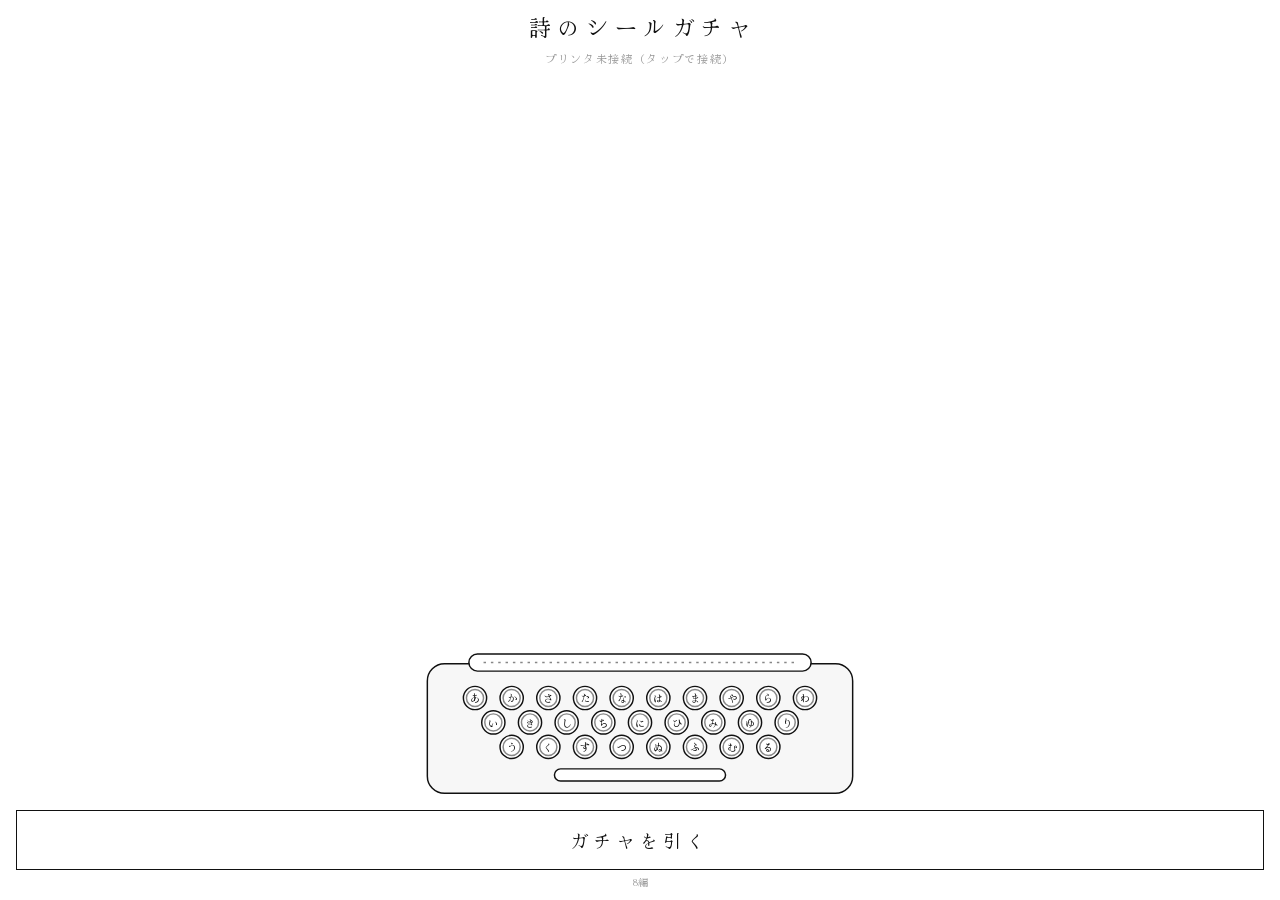
==== commit eb76490b: "Update index.html" ====
--- a/shigacha/index.html
+++ b/shigacha/index.html
@@ -12,16 +12,17 @@
 h1{text-align:center;font-weight:400;font-size:22px;letter-spacing:.3em;padding-left:.3em}
 #st{display:block;margin:4px auto 0;font:inherit;font-size:11px;letter-spacing:.15em;color:var(--sub);background:none;border:0;padding:4px}
 #stage{flex:1;position:relative;overflow:hidden;min-height:0}
-#strip:empty{display:none}#strip{position:absolute;left:50%;bottom:0;background:#fff;border:1px solid #ccc;padding:6px;display:flex;flex-direction:column;gap:9px;transition:transform .2s linear}
+#strip:empty{display:none}#strip{position:absolute;left:50%;bottom:0;transform:translate(-50%,100%);background:#fff;border:1px solid #ccc;padding:6px;display:flex;flex-direction:column;gap:9px;transition:transform .2s linear}
 #strip.out{transition:transform .5s ease-in}
 #strip canvas{display:block;border:1px solid #ddd;border-radius:4px;position:relative}
 #strip i{display:block;height:0;border-top:1px dashed #bbb;margin:-5px -6px}
-.platen{height:22px;border:1px solid var(--fg);border-radius:11px;background:var(--panel);position:relative;z-index:2;margin:0 8px}
-.tw{border:1px solid var(--fg);border-top:0;background:var(--panel);padding:12px 18px 14px;clip-path:polygon(5% 0,95% 0,100% 100%,0 100%)}
-.keys{display:grid;grid-template-columns:repeat(12,1fr);gap:5px;padding:0 10px}
-.k{aspect-ratio:1;border-radius:50%;border:1px solid var(--fg);background:var(--bg);transition:background .05s}
-.k.hit{background:var(--fg)}
-.sp{margin:8px auto 0;width:55%;height:10px;border:1px solid var(--fg);border-radius:5px;background:var(--bg)}
+#tw{display:block;width:100%;max-width:440px;margin:-7px auto 0;position:relative;z-index:2;overflow:visible}
+#tw .ln{fill:none;stroke:var(--fg);stroke-width:1.2}
+#tw .pn{fill:var(--panel);stroke:var(--fg);stroke-width:1.2}
+#tw .bg{fill:var(--bg);stroke:var(--fg);stroke-width:1.2}
+#tw .tx{fill:var(--fg);font-family:'Hina Mincho',serif;text-anchor:middle;dominant-baseline:central}
+#tw .key{transition:transform .06s}
+#tw .key.hit{transform:translateY(2px)}#tw .key.hit circle.cap{fill:var(--fg)}#tw .key.hit text{fill:var(--bg)}
 #go{margin-top:12px;width:100%;padding:16px;font:inherit;font-size:18px;letter-spacing:.3em;border:1px solid var(--fg);background:var(--bg);color:var(--fg)}
 #go:active{background:var(--fg);color:var(--bg)}#go:disabled{opacity:.4}
 #log{font-size:10px;color:var(--sub);text-align:center;height:14px;margin-top:4px;overflow:hidden}
@@ -29,14 +30,23 @@
 <h1>詩のシールガチャ</h1>
 <button id="st">プリンタ未接続（タップで接続）</button>
 <div id="stage"><div id="strip"></div></div>
-<div class="platen"></div>
-<div class="tw"><div class="keys" id="keys"></div><div class="sp"></div></div>
-<button id="go">三連を引く</button>
+<svg id="tw" viewBox="0 0 360 118" aria-hidden="true">
+<rect class="pn" x="6" y="8" width="348" height="106" rx="14"/>
+<rect class="bg" x="40" y="0" width="280" height="14" rx="7"/>
+<path class="ln" d="M52 7 H308" stroke-dasharray="2 4" opacity=".5"/>
+<g id="keys"></g>
+<rect class="bg" x="110" y="94" width="140" height="10" rx="5"/>
+</svg>
+<button id="go">ガチャを引く</button>
 <div id="log"></div>
 <script>
 // ===== 設定 =====
 const CREDIT='花野わかれ';
-const FONTS=['Hina Mincho','Yuji Mai','Yuji Syuku','Shippori Mincho','Zen Old Mincho','Kaisei Opti'];
+// 何連にするか（URL末尾に ?n=2 を付けてもその回数になる。画面には出ない）
+const COUNT=Math.min(5,Math.max(1,+new URLSearchParams(location.search).get('n')||3));
+// フォントと出やすさ（数字が大きいほど出やすい）
+const FONTS={'Hina Mincho':5,'Yuji Mai':1,'Yuji Syuku':1,'Shippori Mincho':1,'Zen Old Mincho':1,'Kaisei Opti':1};
+function pickFont(){const e=Object.entries(FONTS);let r=Math.random()*e.reduce((a,x)=>a+x[1],0);for(const[f,w]of e){if((r-=w)<0)return f}return e[0][0]}
 const CHUNK=128, WAIT=0; // 印刷が乱れたらWAITを20に
 let POEMS=[`最後まで大事にしてくれなんて仕方ないよね夢で見る夢`,`まばたきのたびに短くなる朝よ`,`春一番　鯨は空に　日は沖に`];
 // ===============
@@ -45,7 +55,10 @@
 let C=null,done=null,dev=null;
 fetch('poems.txt',{cache:'no-store'}).then(r=>r.ok?r.text():Promise.reject()).then(t=>{
  const a=t.split(/\n\s*\n/).map(s=>s.trim()).filter(Boolean);if(a.length)POEMS=a;L(POEMS.length+'編')}).catch(()=>L('poems.txt未読込'));
-for(let i=0;i<24;i++){const k=document.createElement('div');k.className='k';$('keys').appendChild(k)}
+(()=>{const rows=['あかさたなはまやらわ','いきしちにひみゆり','うくすつぬふむる'],K=$('keys');let h='';
+ rows.forEach((r,ri)=>{const n=r.length,x0=180-(n-1)*15;[...r].forEach((c,i)=>{const x=x0+i*30,y=36+ri*20;
+  h+=`<g class="key"><circle class="bg cap" cx="${x}" cy="${y}" r="9.5"/><circle class="ln" cx="${x}" cy="${y}" r="7" opacity=".5"/><text class="tx" x="${x}" y="${y}" font-size="8.5">${c}</text></g>`})});
+ K.innerHTML=h})();
 // 改行：明示改行を優先、残りは均等割り＋禁則＋空白優先
 const SEG=window.Intl&&Intl.Segmenter?new Intl.Segmenter('ja',{granularity:'word'}):null;
 const HI=c=>/[ぁ-ん]/.test(c),KK=c=>/[一-龠々ァ-ヴー]/.test(c),SPC=c=>c=='　'||c==' ';
@@ -71,7 +84,7 @@
  lo.ls.forEach((l,i)=>{if(c<=0)return;g.fillText(l.slice(0,c),LW/2-(c<l.length?(g.measureText(l).width-g.measureText(l.slice(0,c)).width)/2:0),top+lo.lh*(i+.5));c-=l.length});
  if(n>=lo.ls.join('').length){g.font='14px "Hina Mincho",serif';g.textAlign='right';g.fillText(CREDIT,LW-10,LH-12)}}
 // ===== プリンタ =====
-async function w(b){await C.writeValue(b instanceof Uint8Array?b:new Uint8Array(b))}
+async function w(b){b=b instanceof Uint8Array?b:new Uint8Array(b);if(C.writeValueWithResponse)await C.writeValueWithResponse(b);else await C.writeValue(b)}
 async function printLabel(cv){const W=384,H=LH,c=document.createElement('canvas');c.width=W;c.height=H;
  const g=c.getContext('2d');g.fillStyle='#fff';g.fillRect(0,0,W,H);g.drawImage(cv,32,0);
  const d=g.getImageData(0,0,W,H).data,r=new Uint8Array(48*H);
@@ -79,7 +92,7 @@
  await w([27,78,13,5]);await w([27,78,4,15]);await w([31,17,10]);await w([29,118,48,0,48,0,H&255,H>>8]);
  for(let k=0;k<r.length;k+=CHUNK){await w(r.subarray(k,k+CHUNK));if(WAIT)await Z(WAIT)}
  const fin=new Promise(res=>{done=res;setTimeout(res,15000)});await w([31,240,5,0,31,240,3,0]);await fin;done=null}
-$('st').onclick=async()=>{if(!navigator.bluetooth){L('Bluefyで開いてください');return}
+$('st').onclick=async()=>{if(!navigator.bluetooth){L('iPhoneはBluefy、AndroidはChromeで開いてください');return}
  try{const U='0000ff00-0000-1000-8000-00805f9b34fb';dev=await navigator.bluetooth.requestDevice({acceptAllDevices:true,optionalServices:[U]});
  const s=await(await dev.gatt.connect()).getPrimaryService(U);
  C=await s.getCharacteristic('0000ff02-0000-1000-8000-00805f9b34fb');
@@ -90,23 +103,23 @@
  catch(e){L('接続エラー：'+e.message)}};
 // ===== ガチャ =====
 const strip=$('strip');let sw=0;
-function size(){const st=$('stage'),h=Math.min((st.clientHeight-12-18)/3,(st.clientWidth-14)*.75);sw=Math.floor(h*4/3)}
+function size(){const st=$('stage'),h=Math.min((st.clientHeight-12-9*(COUNT-1))/COUNT,(st.clientWidth-14)*.75);sw=Math.floor(Math.min(h*4/3,$('tw').getBoundingClientRect().width*280/360-24))}
 size();addEventListener('resize',size);
 $('go').onclick=async()=>{const b=$('go');b.disabled=true;
  if(strip.children.length){strip.classList.add('out');strip.style.transform=`translate(-50%,${-$('stage').clientHeight-strip.offsetHeight}px)`;await Z(520);strip.classList.remove('out')}
- const idx=[];while(idx.length<3){const i=Math.floor(Math.random()*POEMS.length);if(!idx.includes(i)||POEMS.length<3)idx.push(i)}
- strip.innerHTML='';const items=[];
- for(let j=0;j<3;j++){const ff='"'+FONTS[Math.floor(Math.random()*FONTS.length)]+'",serif',t=POEMS[idx[j]];
-  try{await document.fonts.load('24px '+ff,t)}catch(e){}
-  const cv=document.createElement('canvas');cv.width=LW;cv.height=LH;cv.style.width=sw+'px';
+ const idx=[];while(idx.length<COUNT){const i=Math.floor(Math.random()*POEMS.length);if(!idx.includes(i)||POEMS.length<COUNT)idx.push(i)}
+ const sel=idx.map((_,j)=>({t:POEMS[idx[j]],ff:'"'+pickFont()+'",serif'}));
+ await Promise.all(sel.map(x=>document.fonts.load('24px '+x.ff,x.t).catch(()=>{})));
+ strip.style.visibility='hidden';strip.innerHTML='';const items=[];
+ sel.forEach(({t,ff},j)=>{const cv=document.createElement('canvas');cv.width=LW;cv.height=LH;cv.style.width=sw+'px';
   const lo=layout(cv.getContext('2d'),t,ff);draw(cv,lo,ff,0);items.push({cv,lo,ff});
-  if(j)strip.appendChild(document.createElement('i'));strip.appendChild(cv)}
- const SH=strip.offsetHeight;strip.style.transition='none';strip.style.transform=`translate(-50%,${SH}px)`;void strip.offsetHeight;strip.style.transition='';
- const total=items.reduce((a,x)=>a+x.lo.ls.join('').length,0),keys=[...$('keys').children];
+  if(j)strip.appendChild(document.createElement('i'));strip.appendChild(cv)});
+ const SH=strip.offsetHeight;strip.style.transition='none';strip.style.transform=`translate(-50%,${SH}px)`;void strip.offsetHeight;strip.style.transition='';strip.style.visibility='';
+ const total=items.reduce((a,x)=>a+x.lo.ls.join('').length,0),keys=[...document.querySelectorAll('#keys .key')];
  let typed=0;const t0=Date.now();
  const pr=C?(async()=>{for(const x of items){const pc=document.createElement('canvas');pc.width=LW;pc.height=LH;draw(pc,x.lo,x.ff,1e9);await printLabel(pc)}})().catch(e=>L('印刷エラー：'+e.message)):Promise.resolve(L('未接続のため印刷なし'));
  for(const x of items){const n=x.lo.ls.join('').length;
-  for(let c=1;c<=n;c++){draw(x.cv,x.lo,x.ff,c);typed++;const k=keys[Math.floor(Math.random()*keys.length)];k.classList.add('hit');setTimeout(()=>k.classList.remove('hit'),60);
+  for(let c=1;c<=n;c++){draw(x.cv,x.lo,x.ff,c);typed++;const k=keys[Math.floor(Math.random()*keys.length)];k.classList.add('hit');setTimeout(()=>k.classList.remove('hit'),80);
    strip.style.transform=`translate(-50%,${SH*(1-typed/total)}px)`;await Z(45)}}
  await pr;if(C)L('印刷完了 '+((Date.now()-t0)/1000).toFixed(1)+'秒');b.disabled=false};
 </script></body></html>
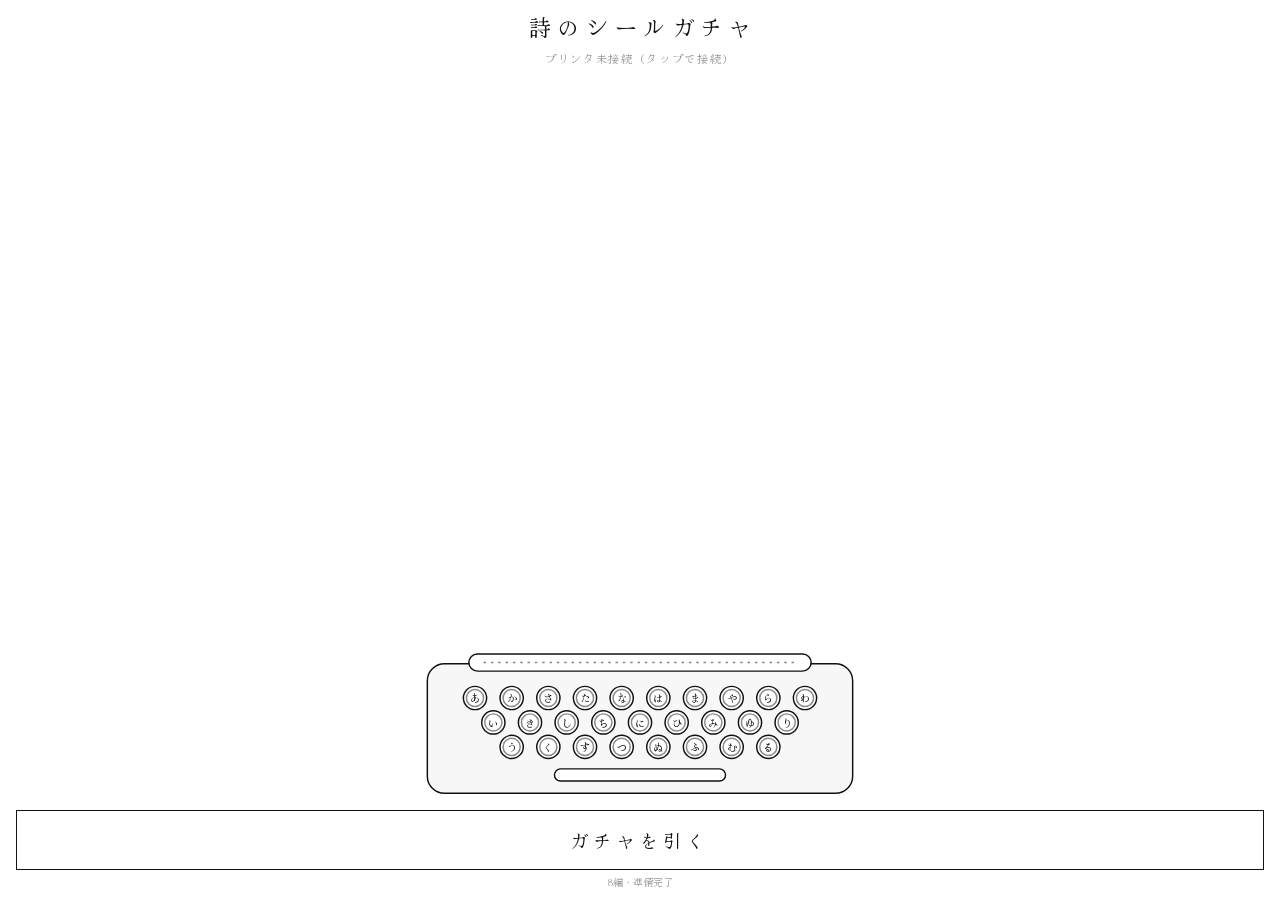
==== commit 47880b4c: "Update index.html" ====
--- a/shigacha/index.html
+++ b/shigacha/index.html
@@ -53,8 +53,12 @@
 const $=i=>document.getElementById(i),Z=ms=>new Promise(r=>setTimeout(r,ms)),L=t=>$('log').textContent=t;
 const LW=320,LH=240,NG='、。，．・ー）」』！？…ぁぃぅぇぉっゃゅょゎァィゥェォッャュョヮ';
 let C=null,done=null,dev=null;
+if('serviceWorker' in navigator)navigator.serviceWorker.register('sw.js').catch(()=>{});
+async function prep(){const all=[...new Set(POEMS.join('')+CREDIT+'詩のシールガチャ')].join('');
+ await Promise.all(Object.keys(FONTS).filter(f=>FONTS[f]>0).map(f=>document.fonts.load('24px "'+f+'"',all).catch(()=>{})));
+ L(POEMS.length+'編・準備完了'+(navigator.serviceWorker&&navigator.serviceWorker.controller?'（オフライン可）':''))}
 fetch('poems.txt',{cache:'no-store'}).then(r=>r.ok?r.text():Promise.reject()).then(t=>{
- const a=t.split(/\n\s*\n/).map(s=>s.trim()).filter(Boolean);if(a.length)POEMS=a;L(POEMS.length+'編')}).catch(()=>L('poems.txt未読込'));
+ const a=t.split(/\n\s*\n/).map(s=>s.trim()).filter(Boolean);if(a.length)POEMS=a}).catch(()=>{}).then(()=>{L('読み込み中…');return prep()});
 (()=>{const rows=['あかさたなはまやらわ','いきしちにひみゆり','うくすつぬふむる'],K=$('keys');let h='';
  rows.forEach((r,ri)=>{const n=r.length,x0=180-(n-1)*15;[...r].forEach((c,i)=>{const x=x0+i*30,y=36+ri*20;
   h+=`<g class="key"><circle class="bg cap" cx="${x}" cy="${y}" r="9.5"/><circle class="ln" cx="${x}" cy="${y}" r="7" opacity=".5"/><text class="tx" x="${x}" y="${y}" font-size="8.5">${c}</text></g>`})});
